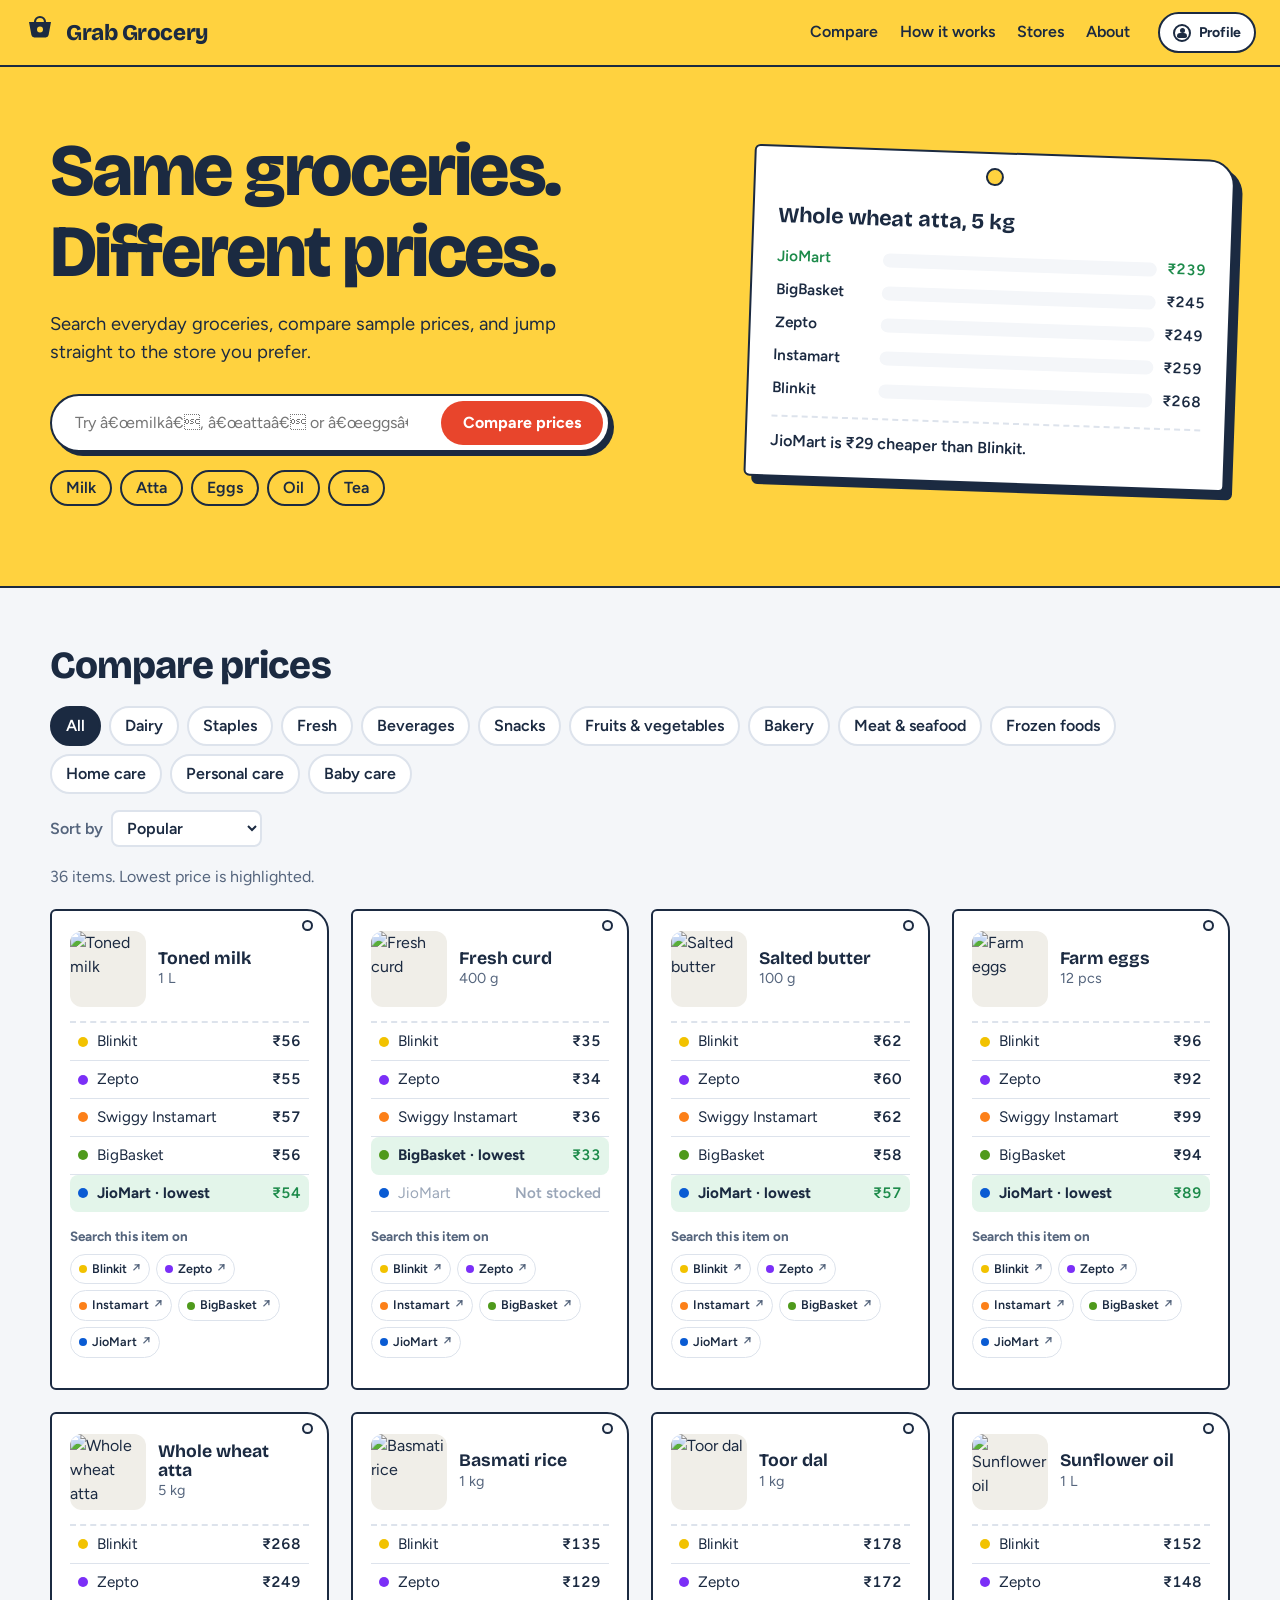
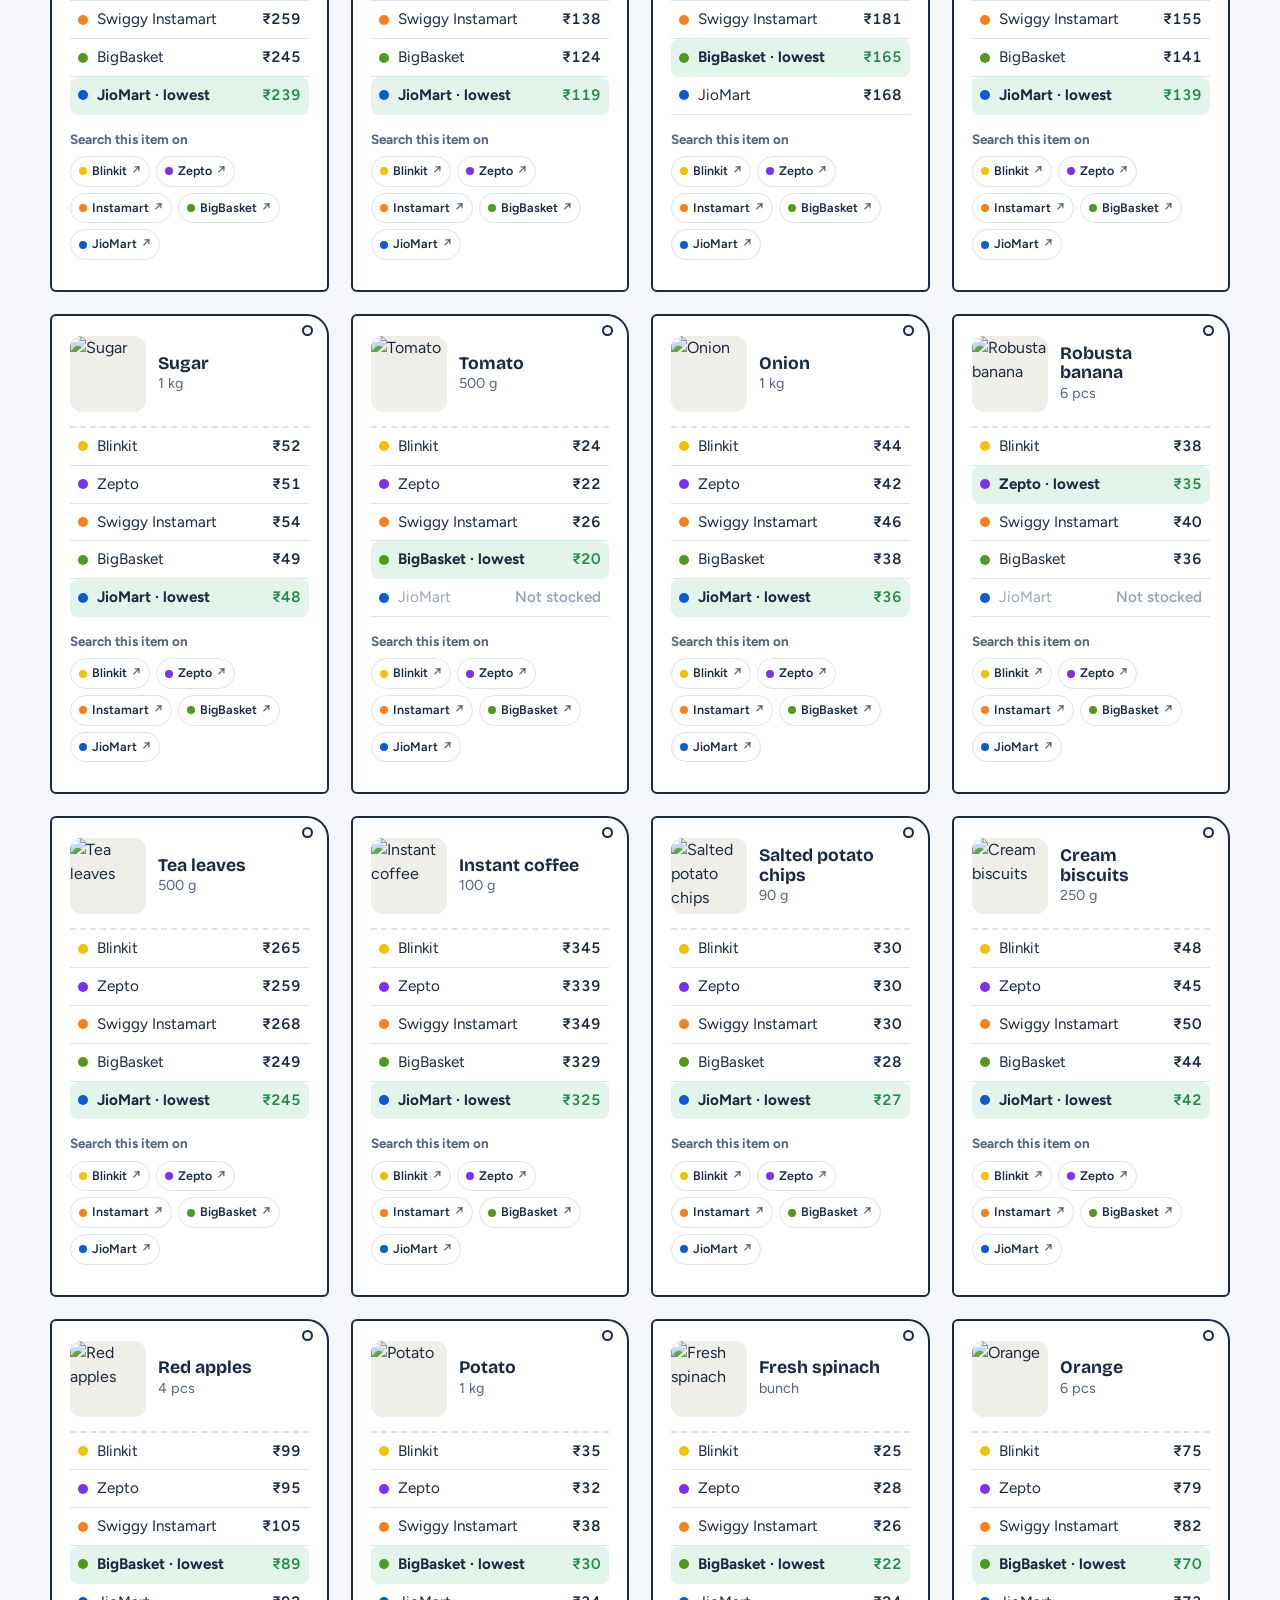
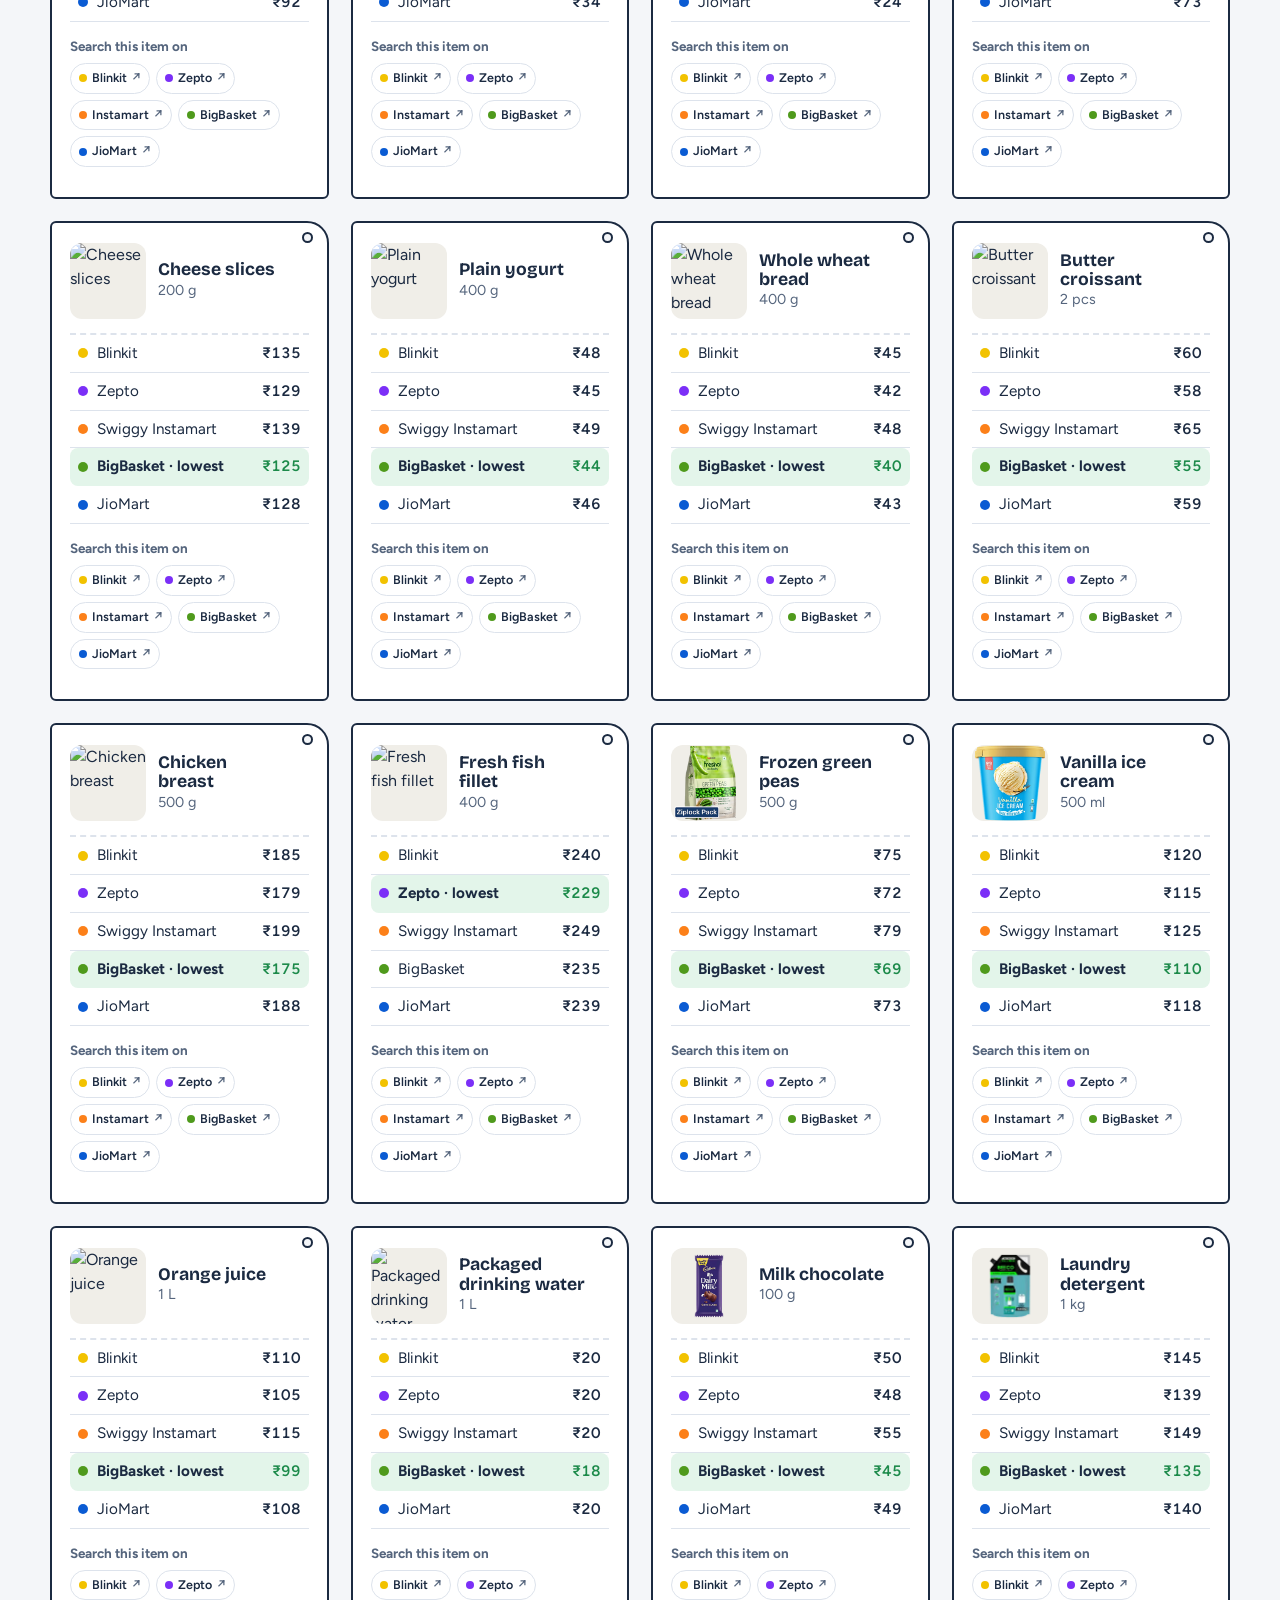
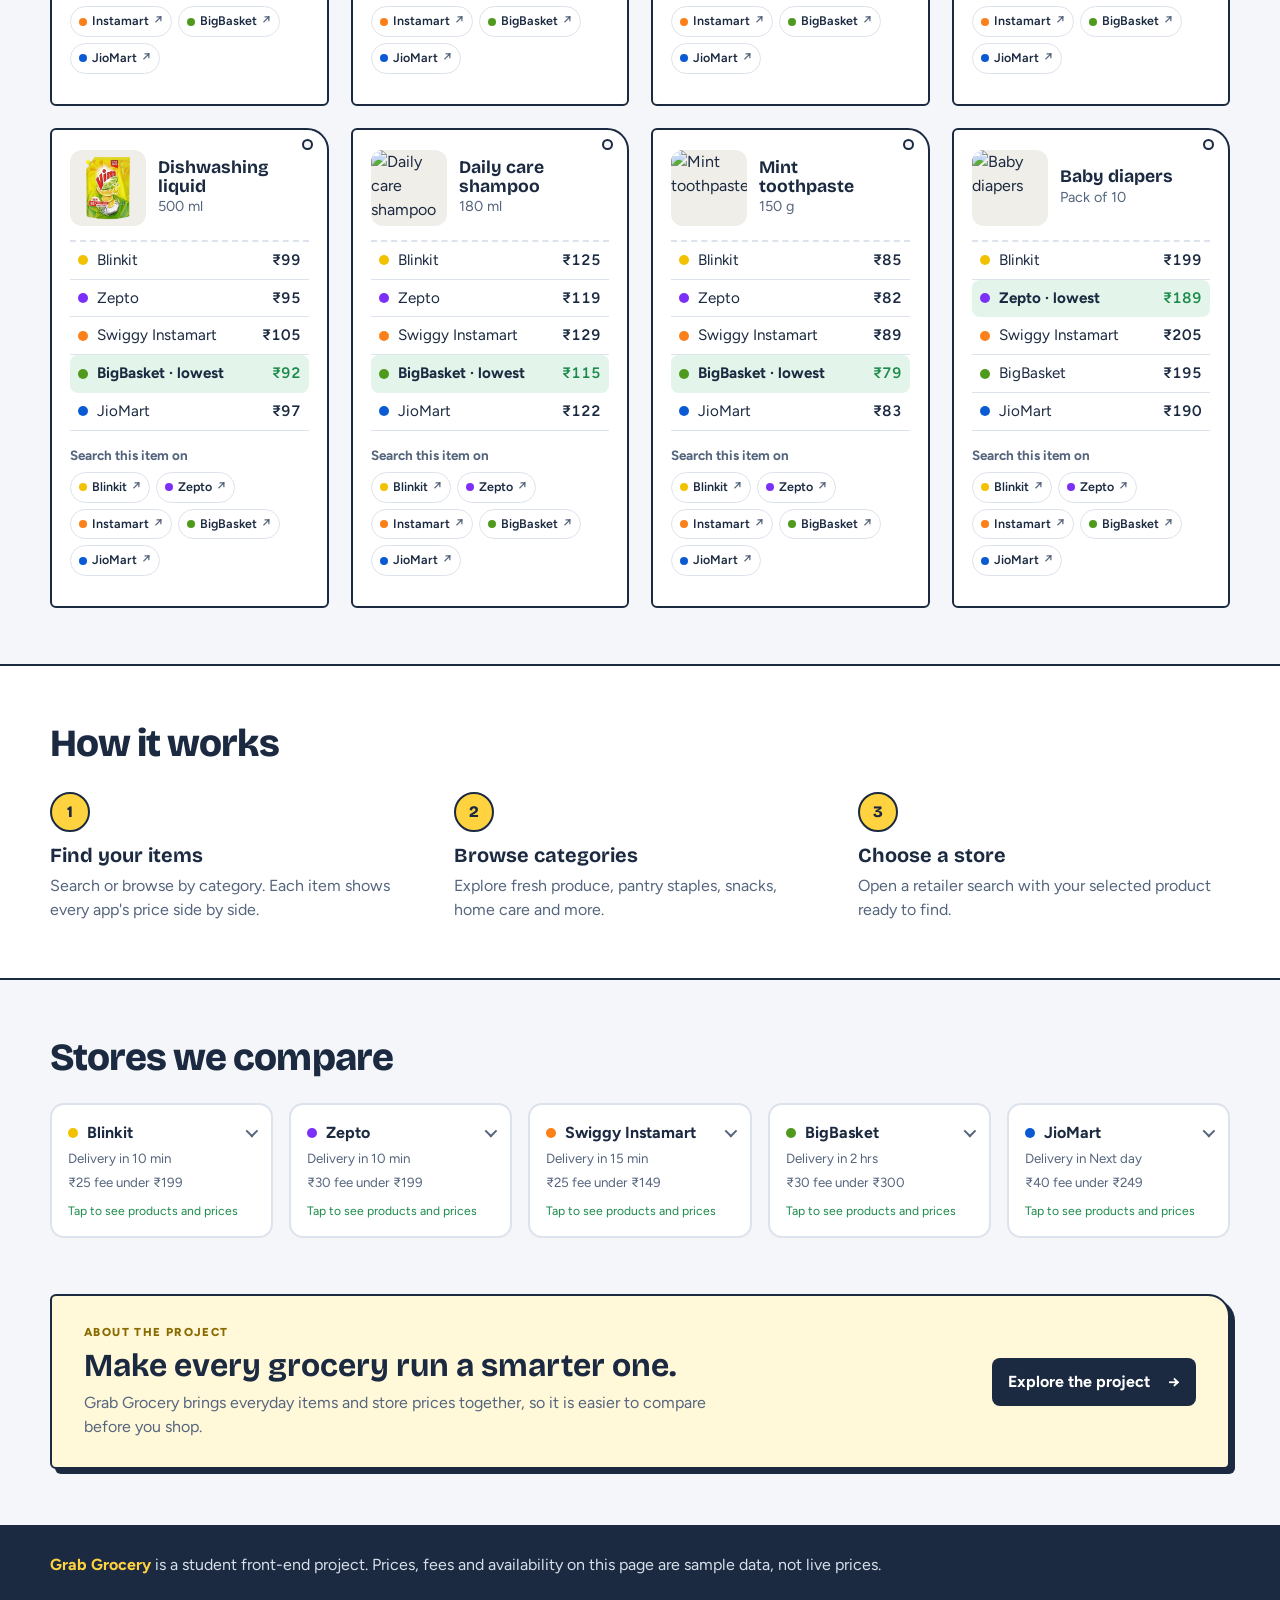
==== shop.html @ 2aeb1879 "Update website pages and add login and profile features" ====
﻿<!DOCTYPE html>
<html lang="en">
<head>
  <meta charset="UTF-8" />
  <meta name="viewport" content="width=device-width, initial-scale=1" />
  <title>Grab Grocery â€“ Compare grocery prices across apps</title>
  <meta name="description" content="Browse grocery categories, compare sample prices, and search products across popular delivery apps." />
  <link rel="preconnect" href="https://fonts.googleapis.com" />
  <link rel="preconnect" href="https://fonts.gstatic.com" crossorigin />
  <link href="https://fonts.googleapis.com/css2?family=Bricolage+Grotesque:opsz,wght@12..96,500;12..96,700;12..96,800&family=Figtree:wght@400;500;600;700&display=swap" rel="stylesheet" />
  <link rel="stylesheet" href="style.css" />
</head>
<body>

  <header class="site-header">
    <a class="brand" href="#top" aria-label="Grab Grocery home">
      <span class="brand-mark" aria-hidden="true">
        <svg viewBox="0 0 32 32" width="32" height="32"><path d="M5 9h22l-2.4 13a3 3 0 0 1-3 2.4H10.4a3 3 0 0 1-3-2.4L5 9Z" fill="#1B2A41"/><path d="M11 9a5 5 0 0 1 10 0" fill="none" stroke="#1B2A41" stroke-width="2.2" stroke-linecap="round"/><circle cx="16" cy="16.5" r="3" fill="#FFD23F"/></svg>
      </span>
      <span class="brand-name">Grab Grocery</span>
    </a>
    <nav class="nav" aria-label="Main">
      <a href="#products">Compare</a>
      <a href="#how">How it works</a>
      <a href="#stores">Stores</a>
      <a href="#about" data-open-about>About</a>
    </nav>
    <a class="profile-link" href="profile.html"><span class="profile-link-icon" aria-hidden="true">&#9679;</span>Profile</a>
  </header>

  <main id="top">

    <!-- HERO -->
    <section class="hero">
      <div class="hero-text">
        <h1>Same groceries.<br />Different prices.</h1>
        <p class="hero-sub">Search everyday groceries, compare sample prices, and jump straight to the store you prefer.</p>

        <form class="hero-search" id="heroSearch" role="search">
          <label class="visually-hidden" for="searchInput">Search groceries</label>
          <input id="searchInput" type="search" placeholder="Try â€œmilkâ€, â€œattaâ€ or â€œeggsâ€" autocomplete="off" />
          <button type="submit">Compare prices</button>
        </form>

        <ul class="quick-picks" aria-label="Popular searches">
          <li><button type="button" data-search="milk">Milk</button></li>
          <li><button type="button" data-search="atta">Atta</button></li>
          <li><button type="button" data-search="eggs">Eggs</button></li>
          <li><button type="button" data-search="oil">Oil</button></li>
          <li><button type="button" data-search="tea">Tea</button></li>
        </ul>
      </div>

      <aside class="hero-tag" aria-label="Example price comparison">
        <div class="tag-hole" aria-hidden="true"></div>
        <p class="tag-item">Toned milk, 1 L</p>
        <ul class="tag-bars" id="heroBars"></ul>
        <p class="tag-note" id="heroNote"></p>
      </aside>
    </section>

    <!-- PRODUCTS -->
    <section class="shop" id="products">
      <div class="shop-head">
        <h2>Compare prices</h2>
        <div class="controls">
          <div class="chips" id="chips" role="tablist" aria-label="Categories"></div>
          <label class="sort">
            <span>Sort by</span>
            <select id="sortSelect">
              <option value="relevance">Popular</option>
              <option value="saving">Biggest saving</option>
              <option value="low">Lowest price</option>
              <option value="name">Name Aâ€“Z</option>
            </select>
          </label>
        </div>
      </div>

      <p class="result-line" id="resultLine" aria-live="polite"></p>
      <div class="grid" id="grid"></div>
      <div class="empty" id="empty" hidden>
        <p><strong>No items match that search.</strong></p>
        <p>Check the spelling, or clear the search to see everything.</p>
        <button type="button" id="clearSearch">Clear search</button>
      </div>
    </section>

    <!-- HOW -->
    <section class="how" id="how">
      <h2>How it works</h2>
      <ol class="steps">
        <li><h3>Find your items</h3><p>Search or browse by category. Each item shows every app's price side by side.</p></li>
        <li><h3>Browse categories</h3><p>Explore fresh produce, pantry staples, snacks, home care and more.</p></li>
        <li><h3>Choose a store</h3><p>Open a retailer search with your selected product ready to find.</p></li>
      </ol>
    </section>

    <!-- STORES -->
    <section class="stores" id="stores">
      <h2>Stores we compare</h2>
      <ul class="store-list" id="storeList"></ul>
    </section>

    <section class="about-teaser" id="about">
      <div>
        <p class="about-eyebrow">ABOUT THE PROJECT</p>
        <h2>Make every grocery run a smarter one.</h2>
        <p>Grab Grocery brings everyday items and store prices together, so it is easier to compare before you shop.</p>
      </div>
      <button class="about-open" type="button" data-open-about>Explore the project <span aria-hidden="true">&#8594;</span></button>
    </section>
  </main>

  <dialog class="about-panel" id="aboutPanel" aria-labelledby="aboutTitle">
    <div class="about-panel-head">
      <div><p class="about-eyebrow">A LITTLE MORE ABOUT US</p><h2 id="aboutTitle">Grab Grocery</h2></div>
      <button class="about-close" type="button" aria-label="Close about panel" data-close-about>&times;</button>
    </div>
    <div class="about-panel-content">
      <p class="about-lede">A student front-end project for comparing everyday grocery prices in one simple place.</p>
      <p class="about-intro">Grab Grocery brings a sample catalog and store comparisons together to help shoppers explore their options before visiting a retailer. Browse the catalog, see prices side by side, then follow a product link to the store you choose.</p>
      <section>
        <h3>Platforms included</h3>
        <p>Compare sample listings from these grocery platforms:</p>
        <ul class="about-platforms">
          <li><span class="dot" style="background:#f2c200"></span>Blinkit</li>
          <li><span class="dot" style="background:#7b2ff7"></span>Zepto</li>
          <li><span class="dot" style="background:#fc8019"></span>Swiggy Instamart</li>
          <li><span class="dot" style="background:#4f9a1c"></span>BigBasket</li>
          <li><span class="dot" style="background:#0a5bd3"></span>JioMart</li>
        </ul>
      </section>
      <section><h3>What you can explore</h3><p>Search products by name, browse categories, and sort the results by popularity, lowest price, product name, or potential saving. Each product card displays the listed store prices together, highlights the lowest sample price, and includes links to search for that product on a retailer site.</p><p>The catalog spans everyday essentials such as dairy, pantry staples, fresh produce, bakery, beverages, snacks, frozen foods, home care, personal care, baby care, and meat and seafood.</p></section>
      <section><h3>How to use it</h3><ol><li>Search for an item or choose a category to narrow the catalog.</li><li>Compare the displayed prices and check which store has the lowest sample listing.</li><li>Select a store search link to look up the item on that retailer's site.</li></ol></section>
      <section class="about-note"><h3>Sample data, not live offers</h3><p>Product prices, delivery fees, delivery times, and availability are sample data for this project. They are not live retailer prices and may differ from current listings, local stock, or checkout totals.</p></section>
      <section><h3>Project and technology</h3><p>Grab Grocery is a responsive front-end demonstration built with HTML, CSS, and JavaScript. It includes a demo sign-in screen for presentation; it does not create accounts, authenticate users, or save passwords. The comparison page can be browsed without signing in.</p></section>
    </div>
    <a class="about-panel-cta" href="#products" data-close-about>Start comparing <span aria-hidden="true">&#8594;</span></a>
  </dialog>

  <footer class="site-footer">
    <p><strong>Grab Grocery</strong> is a student front-end project. Prices, fees and availability on this page are sample data, not live prices.</p>
  </footer>

  <script src="script.js"></script>
</body>
</html>
---- style.css ----
/* ---------- Tokens ---------- */
:root {
  --sun: #ffd23f;
  --sun-deep: #f5b800;
  --ink: #1b2a41;
  --ink-soft: #55657d;
  --tomato: #e8452c;
  --leaf: #1c8a4a;
  --leaf-bg: #e3f5ea;
  --paper: #ffffff;
  --page: #f4f6f9;
  --line: #dde3ec;

  --font-display: "Bricolage Grotesque", "Trebuchet MS", system-ui, sans-serif;
  --font-body: "Figtree", system-ui, -apple-system, "Segoe UI", sans-serif;

  --r-sm: 8px;
  --r-md: 14px;
  --r-pill: 999px;
  --wrap: 1180px;
}

*, *::before, *::after { box-sizing: border-box; }
html { scroll-behavior: smooth; }
body {
  margin: 0;
  font-family: var(--font-body);
  font-size: 16px;
  line-height: 1.5;
  color: var(--ink);
  background: var(--page);
}
h1, h2, h3 { font-family: var(--font-display); line-height: 1.1; margin: 0; }
p { margin: 0; }
ul, ol { list-style: none; margin: 0; padding: 0; }
button, input, select { font: inherit; color: inherit; }
button { cursor: pointer; }
a { color: inherit; }
:focus-visible { outline: 3px solid var(--tomato); outline-offset: 2px; }
.visually-hidden {
  position: absolute; width: 1px; height: 1px; overflow: hidden;
  clip: rect(0 0 0 0); white-space: nowrap;
}

/* ---------- Header ---------- */
.site-header {
  position: sticky; top: 0; z-index: 20;
  display: flex; align-items: center; gap: 28px;
  padding: 12px 24px;
  background: var(--sun);
  border-bottom: 2px solid var(--ink);
}
.brand { display: flex; align-items: center; gap: 10px; text-decoration: none; }
.brand-name { font-family: var(--font-display); font-weight: 800; font-size: 1.4rem; letter-spacing: -0.02em; }
.nav { display: flex; gap: 22px; margin-left: auto; font-weight: 600; }
.nav a { text-decoration: none; padding: 4px 0; border-bottom: 2px solid transparent; }
.nav a:hover { border-bottom-color: var(--ink); }

/* ---------- Hero ---------- */
.hero {
  display: grid; grid-template-columns: 1.15fr 0.85fr; gap: 48px; align-items: center;
  padding: 64px max(20px, calc((100vw - var(--wrap)) / 2)) 80px;
  background: var(--sun);
  border-bottom: 2px solid var(--ink);
}
.hero h1 { font-size: clamp(2.6rem, 6vw, 4.6rem); font-weight: 800; letter-spacing: -0.035em; }
.hero-sub { margin-top: 18px; max-width: 46ch; font-size: 1.15rem; }

.hero-search {
  display: flex; margin-top: 28px; max-width: 560px;
  background: #fff; border: 2px solid var(--ink); border-radius: var(--r-pill);
  padding: 5px; box-shadow: 4px 4px 0 var(--ink);
}
.hero-search input {
  flex: 1; min-width: 0; border: 0; background: transparent; padding: 10px 18px; outline: none;
}
.hero-search input:focus-visible { outline: none; }
.hero-search:focus-within { outline: 3px solid var(--tomato); outline-offset: 3px; }
.hero-search button {
  border: 0; background: var(--tomato); color: #fff; font-weight: 700;
  padding: 10px 22px; border-radius: var(--r-pill);
}
.hero-search button:hover { background: #cf371f; }

.quick-picks { display: flex; flex-wrap: wrap; gap: 8px; margin-top: 18px; }
.quick-picks button {
  background: transparent; border: 2px solid var(--ink); border-radius: var(--r-pill);
  padding: 4px 14px; font-weight: 600;
}
.quick-picks button:hover { background: var(--ink); color: var(--sun); }

/* The hero's price tag */
.hero-tag {
  position: relative; background: #fff; border: 2px solid var(--ink);
  border-radius: 6px 26px 6px 6px; padding: 52px 24px 22px;
  box-shadow: 8px 8px 0 var(--ink); transform: rotate(2deg);
}
.tag-hole {
  position: absolute; top: 14px; left: 50%; width: 18px; height: 18px; margin-left: -9px;
  border-radius: 50%; background: var(--sun); border: 2px solid var(--ink);
}
.tag-item { font-family: var(--font-display); font-weight: 700; font-size: 1.35rem; margin-bottom: 14px; }
.tag-bars { display: grid; gap: 10px; }
.tag-bars li { display: grid; grid-template-columns: 96px 1fr auto; align-items: center; gap: 10px; font-weight: 600; font-size: 0.95rem; }
.bar-track { height: 14px; background: var(--page); border-radius: var(--r-pill); overflow: hidden; }
.bar-fill {
  height: 100%; width: 0; background: var(--ink-soft); border-radius: var(--r-pill);
  transition: width 0.9s cubic-bezier(.2,.8,.2,1);
}
.tag-bars li.cheapest .bar-fill { background: var(--leaf); }
.tag-bars li.cheapest { color: var(--leaf); }
.tag-note { margin-top: 16px; padding-top: 12px; border-top: 2px dashed var(--line); font-weight: 600; }

/* ---------- Shop ---------- */
.shop, .how, .stores { padding: 56px max(20px, calc((100vw - var(--wrap)) / 2)); }
.shop-head { display: flex; flex-wrap: wrap; align-items: end; justify-content: space-between; gap: 20px; }
.shop h2, .how h2, .stores h2 { font-size: clamp(1.8rem, 3.5vw, 2.4rem); font-weight: 800; letter-spacing: -0.025em; }
.controls { display: flex; flex-wrap: wrap; align-items: center; gap: 16px; }
.chips { display: flex; flex-wrap: wrap; gap: 8px; }
.chip {
  background: #fff; border: 2px solid var(--line); border-radius: var(--r-pill);
  padding: 6px 14px; font-weight: 600;
}
.chip:hover { border-color: var(--ink); }
.chip[aria-selected="true"] { background: var(--ink); border-color: var(--ink); color: #fff; }
.sort { display: flex; align-items: center; gap: 8px; font-weight: 600; color: var(--ink-soft); }
.sort select {
  border: 2px solid var(--line); border-radius: var(--r-sm); padding: 6px 10px; background: #fff; color: var(--ink);
}
.result-line { margin: 18px 0 20px; color: var(--ink-soft); }

.grid { display: grid; grid-template-columns: repeat(auto-fill, minmax(255px, 1fr)); gap: 22px; }

/* Product = shelf price tag */
.card {
  position: relative; background: var(--paper);
  border: 2px solid var(--ink); border-radius: 6px 22px 6px 6px;
  padding: 20px 18px 16px; display: flex; flex-direction: column;
}
.card::before {
  content: ""; position: absolute; top: 9px; right: 14px; width: 11px; height: 11px;
  border-radius: 50%; background: var(--page); border: 2px solid var(--ink);
}
.card-top { display: flex; gap: 12px; align-items: center; padding-right: 22px; }
.product-image { width: 76px; height: 76px; flex: 0 0 76px; border-radius: 12px; object-fit: cover; background: #f0eee8; }
.card h3 { font-size: 1.1rem; font-weight: 700; }
.size { color: var(--ink-soft); font-size: 0.9rem; }

.prices { margin: 14px 0; border-top: 2px dashed var(--line); }
.prices li {
  display: grid; grid-template-columns: 10px 1fr auto; align-items: center; gap: 9px;
  padding: 7px 8px; border-bottom: 1px solid var(--line); font-size: 0.95rem;
}
.dot { width: 10px; height: 10px; border-radius: 50%; }
.prices .best { background: var(--leaf-bg); border-radius: var(--r-sm); border-bottom-color: transparent; font-weight: 700; }
.prices .best .price { color: var(--leaf); }
.prices .out { color: #9aa6b8; }
.price { font-weight: 600; font-variant-numeric: tabular-nums; }

.store-choices { margin: 0 0 14px; }
.store-choices > p { color: var(--ink-soft); font-size: 0.84rem; font-weight: 700; margin-bottom: 7px; }
.store-choices > div { display: flex; flex-wrap: wrap; gap: 6px; }
.store-choice {
  display: inline-flex; align-items: center; gap: 5px; padding: 5px 8px;
  border: 1px solid var(--line); border-radius: var(--r-pill); background: #fff;
  color: var(--ink); font-size: 0.78rem; font-weight: 600; text-decoration: none;
}
.store-choice:hover { border-color: var(--ink); background: var(--page); }
.store-choice .dot { width: 8px; height: 8px; }
.store-choice > span:last-child { color: var(--ink-soft); }


.empty { text-align: center; padding: 56px 0; color: var(--ink-soft); }
.empty button { margin-top: 14px; background: var(--ink); color: #fff; border: 0; padding: 9px 20px; border-radius: var(--r-pill); font-weight: 700; }

/* ---------- How / Stores ---------- */
.how { background: #fff; border-block: 2px solid var(--ink); }
.steps { display: grid; grid-template-columns: repeat(3, 1fr); gap: 32px; margin-top: 28px; counter-reset: step; }
.steps li { counter-increment: step; position: relative; padding-top: 52px; }
.steps li::before {
  content: counter(step); position: absolute; top: 0; left: 0;
  width: 40px; height: 40px; display: grid; place-items: center;
  background: var(--sun); border: 2px solid var(--ink); border-radius: 50%;
  font-family: var(--font-display); font-weight: 800;
}
.steps h3 { font-size: 1.25rem; margin-bottom: 8px; }
.steps p { color: var(--ink-soft); max-width: 36ch; }

.store-list { display: grid; grid-template-columns: repeat(auto-fit, minmax(200px, 1fr)); gap: 16px; margin-top: 24px; }
.store-list li { min-width: 0; background: #fff; border: 2px solid var(--line); border-radius: var(--r-md); padding: 0; transition: border-color .18s, box-shadow .18s, transform .18s; }
.store-list li:hover, .store-list li:has(.store-details[open]) { border-color: var(--ink); box-shadow: 0 5px 14px #1b2a4112; transform: translateY(-2px); }
.store-details { border-radius: inherit; overflow: hidden; }
.store-card-link { display: grid; gap: 4px; padding: 16px; color: inherit; text-decoration: none; cursor: pointer; list-style: none; }
.store-card-link::-webkit-details-marker { display: none; }
.store-card-link:focus-visible { outline: 3px solid var(--tomato); outline-offset: -3px; }
.store-chevron { margin-left: auto; width: 9px; height: 9px; border-right: 2px solid var(--ink-soft); border-bottom: 2px solid var(--ink-soft); transform: rotate(45deg) translateY(-2px); transition: transform .18s; }
.store-details[open] .store-chevron { transform: rotate(225deg) translate(-2px,-1px); }
.store-hint { margin-top: 5px; color: var(--leaf) !important; font-size: .76rem; }
.store-expanded { padding: 0 14px 14px; border-top: 1px solid var(--line); }
.store-products { max-height: 330px; overflow-y: auto; overscroll-behavior: contain; }
.store-products li { display: flex; align-items: center; justify-content: space-between; gap: 10px; padding: 9px 3px; border: 0; border-bottom: 1px solid var(--line); border-radius: 0; box-shadow: none !important; transform: none !important; font-size: .82rem; }
.store-products li > span:first-child { min-width: 0; }
.store-products li strong, .store-products li small { display: block; }
.store-products li strong { overflow: hidden; text-overflow: ellipsis; white-space: nowrap; }
.store-products li small { margin-top: 2px; color: var(--ink-soft); }
.store-product-action { display: flex; align-items: center; gap: 9px; flex: 0 0 auto; }
.store-product-action b { font-variant-numeric: tabular-nums; }
.store-product-action a { color: var(--ink-soft); font-size: .72rem; font-weight: 700; text-decoration: none; }
.store-product-action a:hover { color: var(--tomato); text-decoration: underline; }
.store-visit { display: flex; justify-content: space-between; align-items: center; margin-top: 11px; padding: 9px 11px; border-radius: var(--r-sm); background: var(--ink); color: #fff; font-size: .8rem; font-weight: 700; text-decoration: none; }
.store-visit:hover { background: #2c4161; }
.store-list .store-name { display: flex; align-items: center; gap: 9px; font-weight: 700; }
.store-list small { color: var(--ink-soft); }

/* ---------- About project panel ---------- */
.about-teaser { margin: 0 max(20px, calc((100vw - var(--wrap)) / 2)) 56px; padding: 28px 32px; display: flex; align-items: center; justify-content: space-between; gap: 28px; background: #fff8d9; border: 2px solid var(--ink); border-radius: 6px 22px 6px 6px; box-shadow: 5px 5px 0 var(--ink); }
.about-teaser > div { max-width: 640px; }
.about-eyebrow { margin: 0 0 7px; color: #8a6b00; font-size: .72rem; font-weight: 800; letter-spacing: .12em; }
.about-teaser h2 { font-size: clamp(1.5rem, 3vw, 2rem); }
.about-teaser > div > p:last-child { margin-top: 8px; color: var(--ink-soft); }
.about-open, .about-panel-cta { display: inline-flex; align-items: center; justify-content: center; gap: 18px; border: 0; border-radius: var(--r-sm); padding: 12px 16px; background: var(--ink); color: #fff; font-weight: 700; text-decoration: none; white-space: nowrap; cursor: pointer; transition: background .18s, transform .18s; }
.about-open:hover, .about-panel-cta:hover { background: #2c4161; transform: translateY(-1px); }
.about-panel { position: fixed; inset: 0 0 0 auto; margin: 0 0 0 auto; width: min(720px, 52vw); height: 100dvh; max-width: none; max-height: none; padding: 0; border: 0; background: #fff; color: var(--ink); box-shadow: -16px 0 48px #101b3033; }
.about-panel[open] { display: flex; flex-direction: column; animation: about-slide-in .24s ease-out; }
.about-panel::backdrop { background: #111b2c80; backdrop-filter: blur(2px); }
@keyframes about-slide-in { from { transform: translateX(24px); opacity: .7; } to { transform: translateX(0); opacity: 1; } }
.about-panel-head { display: flex; align-items: center; justify-content: space-between; gap: 20px; padding: 28px 32px 22px; background: var(--sun); border-bottom: 2px solid var(--ink); }
.about-panel-head h2 { font-size: 2rem; }
.about-close { display: grid; place-items: center; width: 40px; height: 40px; border: 2px solid var(--ink); border-radius: 50%; background: #fff; color: var(--ink); font-size: 1.6rem; line-height: 1; cursor: pointer; }
.about-close:hover { background: var(--ink); color: #fff; }
.about-panel-content { padding: 26px 32px; overflow-y: auto; }
.about-lede { margin-bottom: 24px; font: 700 1.25rem/1.4 var(--font-display); }
.about-panel-content section { margin: 0 0 22px; }
.about-panel-content h3 { margin: 0 0 8px; font-size: 1.08rem; }
.about-panel-content p, .about-panel-content li { color: var(--ink-soft); font-size: .95rem; line-height: 1.65; }
.about-panel-content p + p { margin-top: 8px; }
.about-intro { margin: -10px 0 24px; color: var(--ink-soft); font-size: .95rem; line-height: 1.65; }
.about-platforms { display: flex; flex-wrap: wrap; gap: 8px; margin-top: 12px; padding: 0; list-style: none; }
.about-platforms li { display: inline-flex; align-items: center; gap: 7px; padding: 7px 10px; border: 1px solid var(--line); border-radius: var(--r-pill); background: #fff; color: var(--ink); font-size: .82rem; font-weight: 700; line-height: 1.2; }
.about-platforms .dot { width: 9px; height: 9px; flex: 0 0 9px; }
.about-panel-content ol { margin: 0; padding-left: 1.25rem; }
.about-note { padding: 16px; border-left: 4px solid var(--sun-deep); border-radius: 0 var(--r-sm) var(--r-sm) 0; background: #fff8d9; }
.about-panel-cta { flex: 0 0 auto; margin: auto 32px 28px; }
.nav [data-open-about] { cursor: pointer; }

.site-footer { background: var(--ink); color: #d8dfeb; padding: 28px max(20px, calc((100vw - var(--wrap)) / 2)); }
.site-footer strong { color: var(--sun); }

/* ---------- Responsive ---------- */
@media (max-width: 860px) {
  .site-header { padding-inline: 18px; gap: 16px; }
  .hero { grid-template-columns: 1fr; padding-bottom: 56px; }
  .hero-tag { transform: none; max-width: 480px; }
  .steps { grid-template-columns: 1fr; }
  .nav { display: none; }
}
@media (max-width: 640px) {
  .about-teaser { align-items: flex-start; flex-direction: column; margin-bottom: 40px; padding: 22px; }
  .about-panel { inset: auto 0 0; margin: auto 0 0; width: 100%; height: min(86dvh, 760px); border-radius: 18px 18px 0 0; }
  .about-panel-head { padding: 22px 22px 18px; }
  .about-panel-content { padding: 22px; }
  .about-panel-cta { margin: auto 22px 20px; }
}
@media (max-width: 480px) {
  .site-header { padding-inline: 12px; gap: 10px; }
  .brand-name { font-size: 1.2rem; }
  .profile-link { padding: 6px 9px; font-size: .8rem; }
  .hero-search { flex-direction: column; border-radius: var(--r-md); gap: 6px; }
  .hero-search button { width: 100%; }
  .tag-bars li { grid-template-columns: 82px 1fr auto; font-size: 0.88rem; }
}
@media (prefers-reduced-motion: reduce) {
  * { animation: none !important; transition: none !important; scroll-behavior: auto !important; }
}
.profile-link{display:inline-flex;align-items:center;gap:8px;padding:8px 13px;border:2px solid var(--ink);border-radius:var(--r-pill);background:#fff;color:var(--ink);font-size:.88rem;font-weight:700;text-decoration:none;white-space:nowrap;transition:background .18s,color .18s,transform .18s}.profile-link:hover{background:var(--ink);color:#fff;transform:translateY(-1px)}.profile-link[aria-current=page]{background:var(--ink);color:#fff}.profile-link-icon{display:grid;place-items:center;width:18px;height:18px;border:2px solid currentColor;border-radius:50%;font-size:0;position:relative}.profile-link-icon:before{content:"";position:absolute;top:2px;width:5px;height:5px;border-radius:50%;background:currentColor}.profile-link-icon:after{content:"";position:absolute;bottom:2px;width:10px;height:5px;border-radius:7px 7px 4px 4px;background:currentColor}@media(max-width:860px){.profile-link{margin-left:auto}}
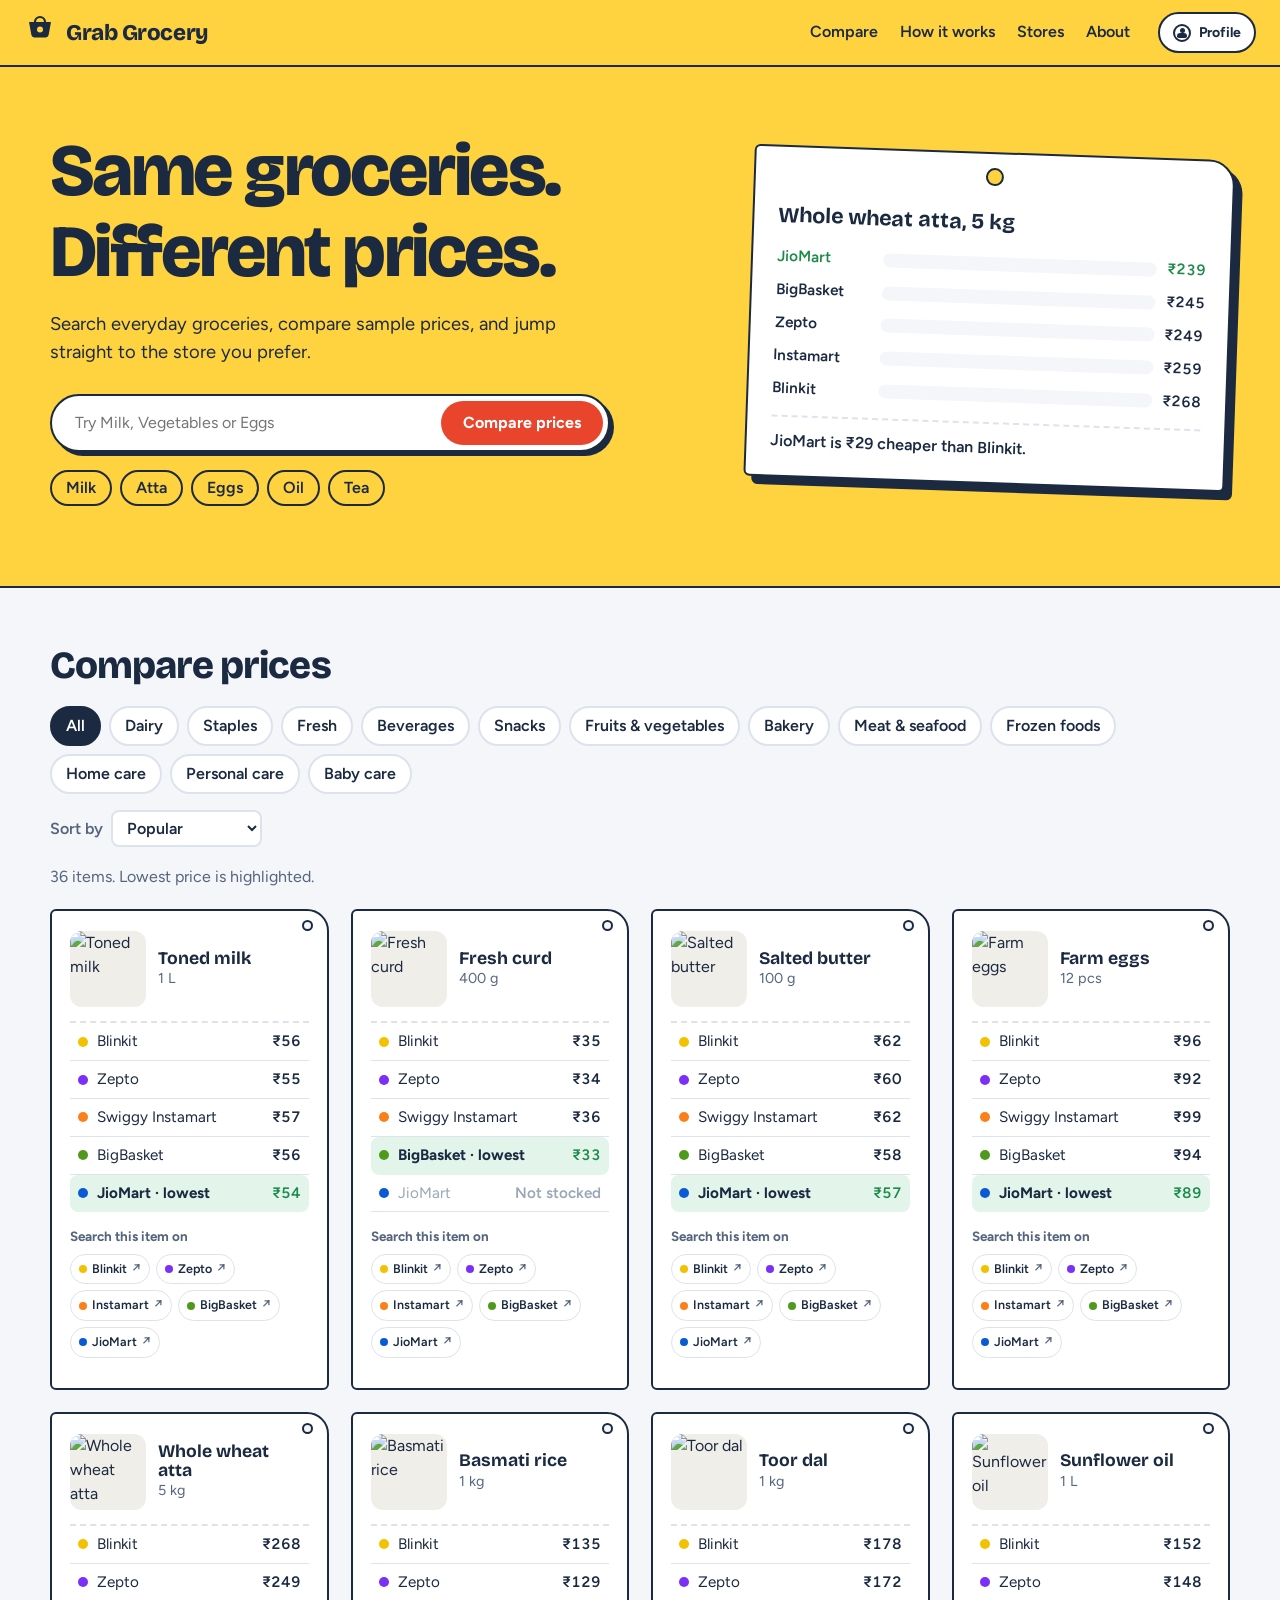
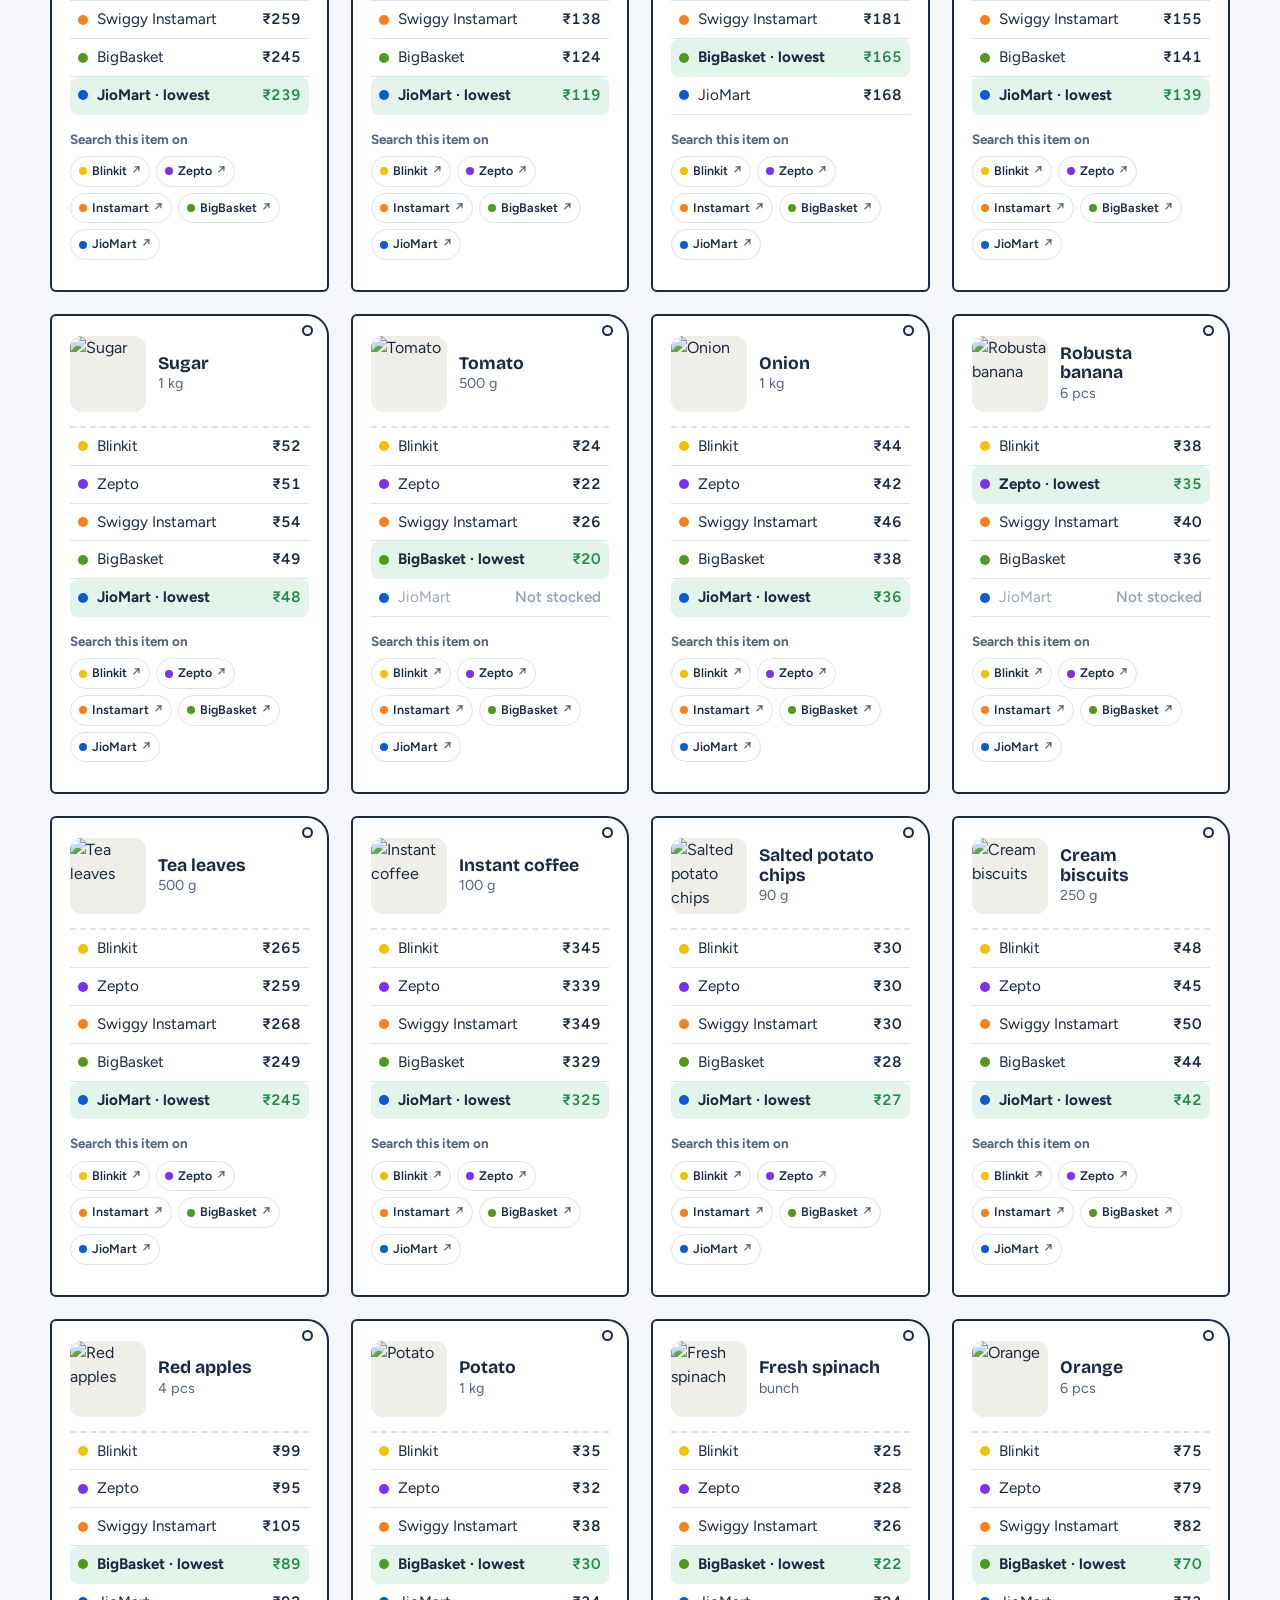
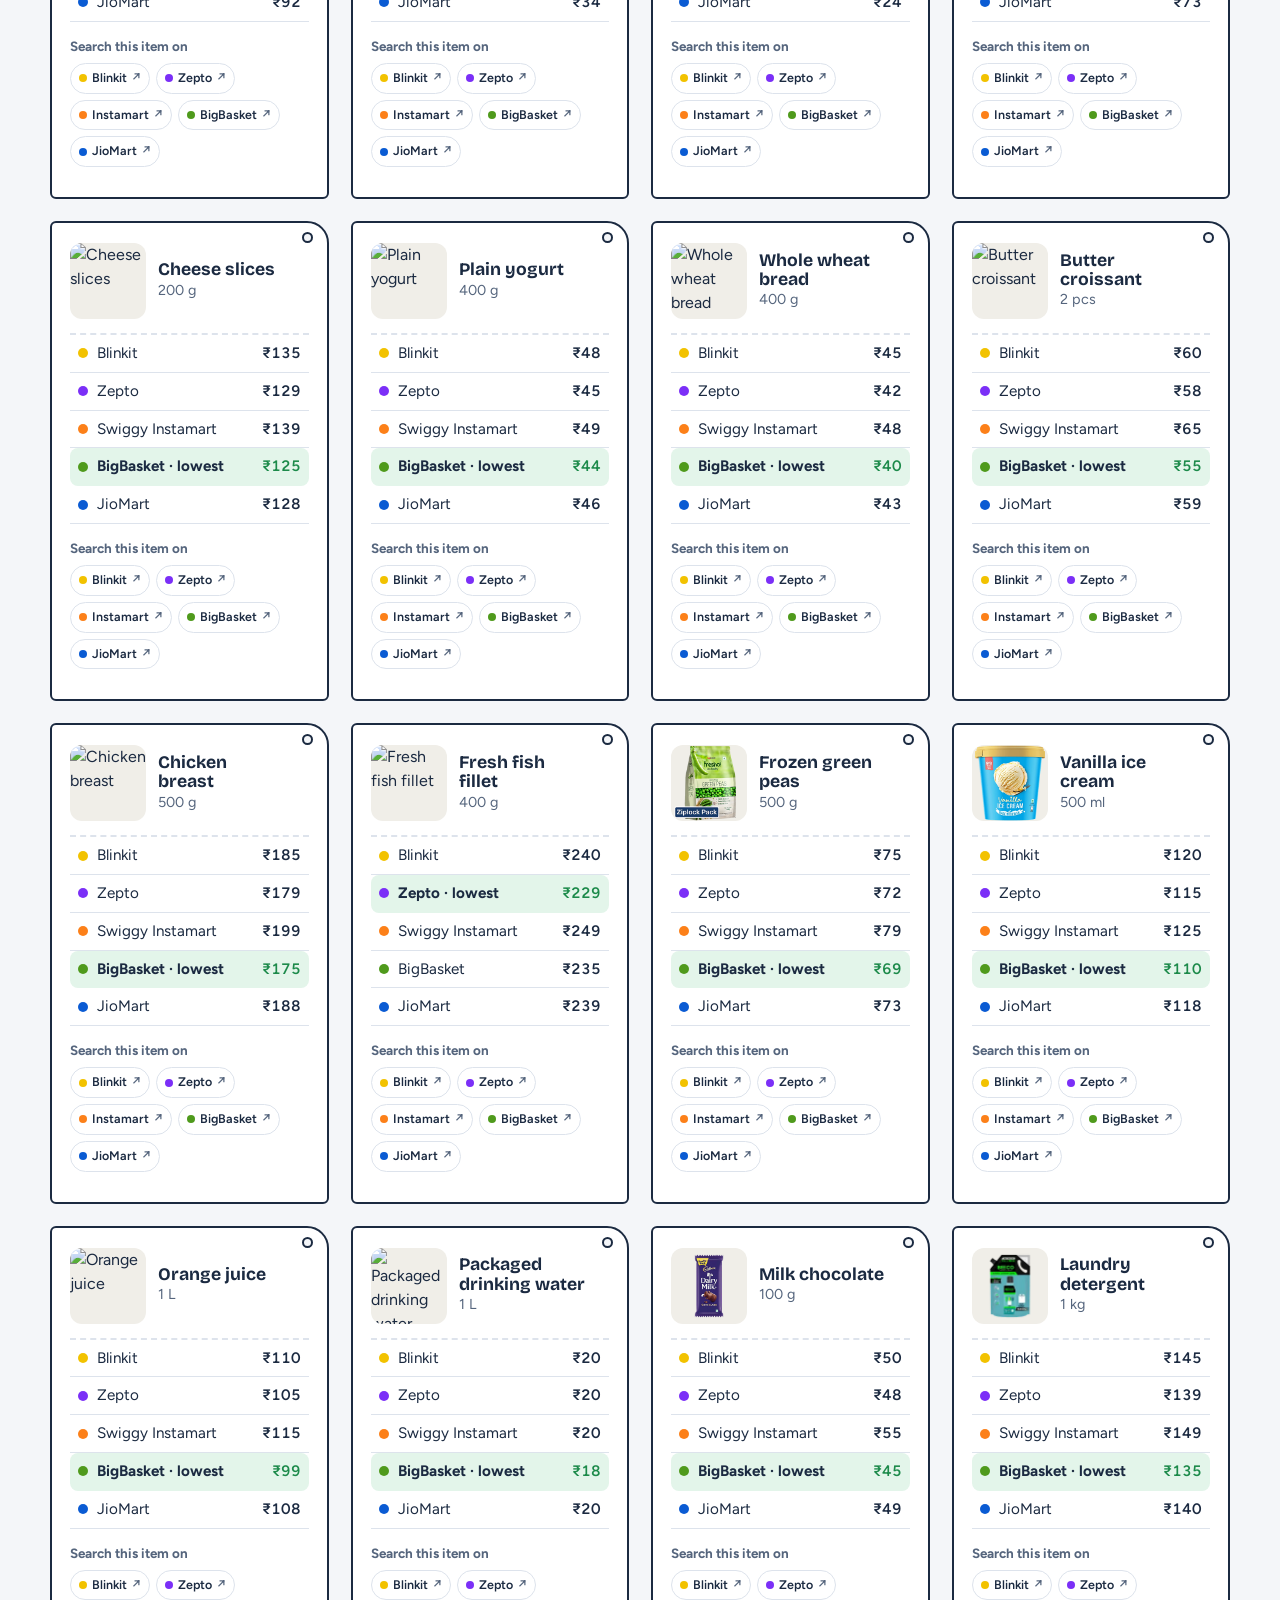
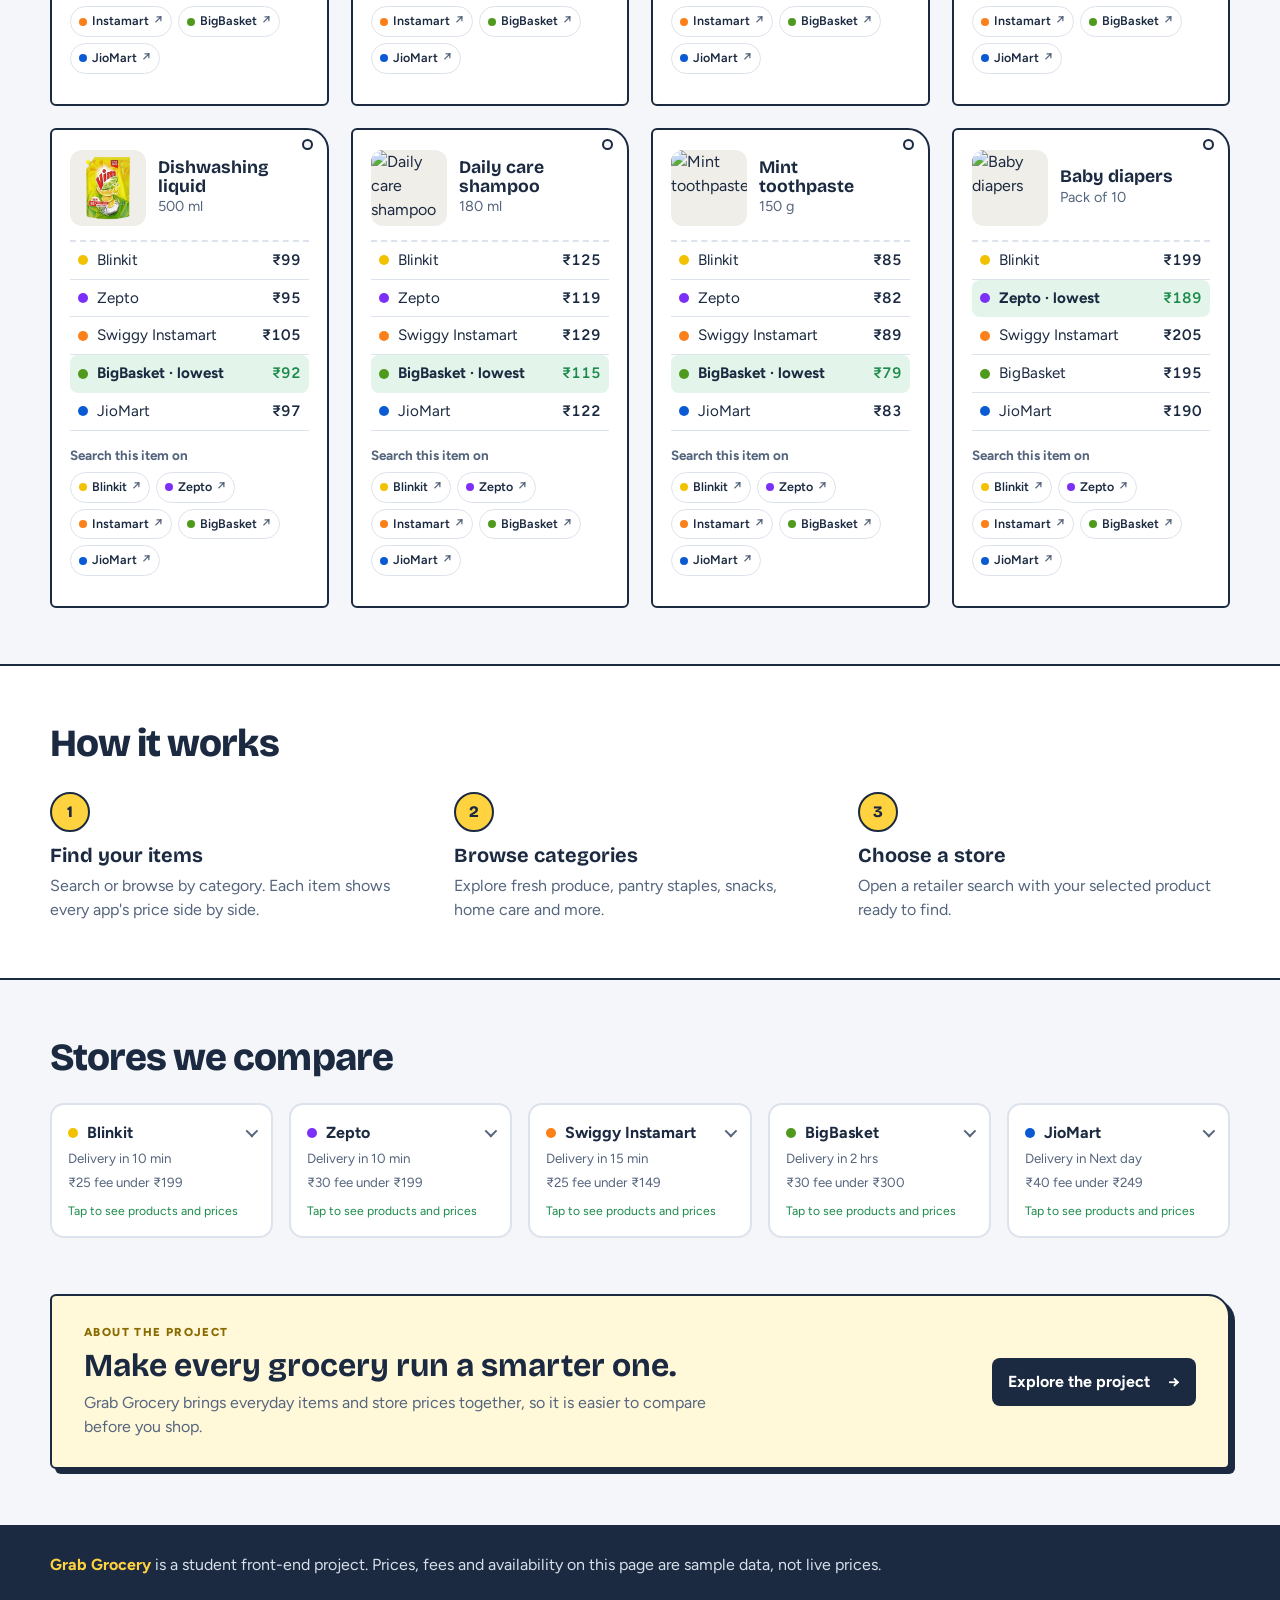
==== commit 54fd3f2e: "Update search input placeholder text" ====
--- a/shop.html
+++ b/shop.html
@@ -38,7 +38,7 @@
 
         <form class="hero-search" id="heroSearch" role="search">
           <label class="visually-hidden" for="searchInput">Search groceries</label>
-          <input id="searchInput" type="search" placeholder="Try â€œmilkâ€, â€œattaâ€ or â€œeggsâ€" autocomplete="off" />
+          <input id="searchInput" type="search" placeholder="Try Milk, Vegetables or Eggs" autocomplete="off" />
           <button type="submit">Compare prices</button>
         </form>
 
